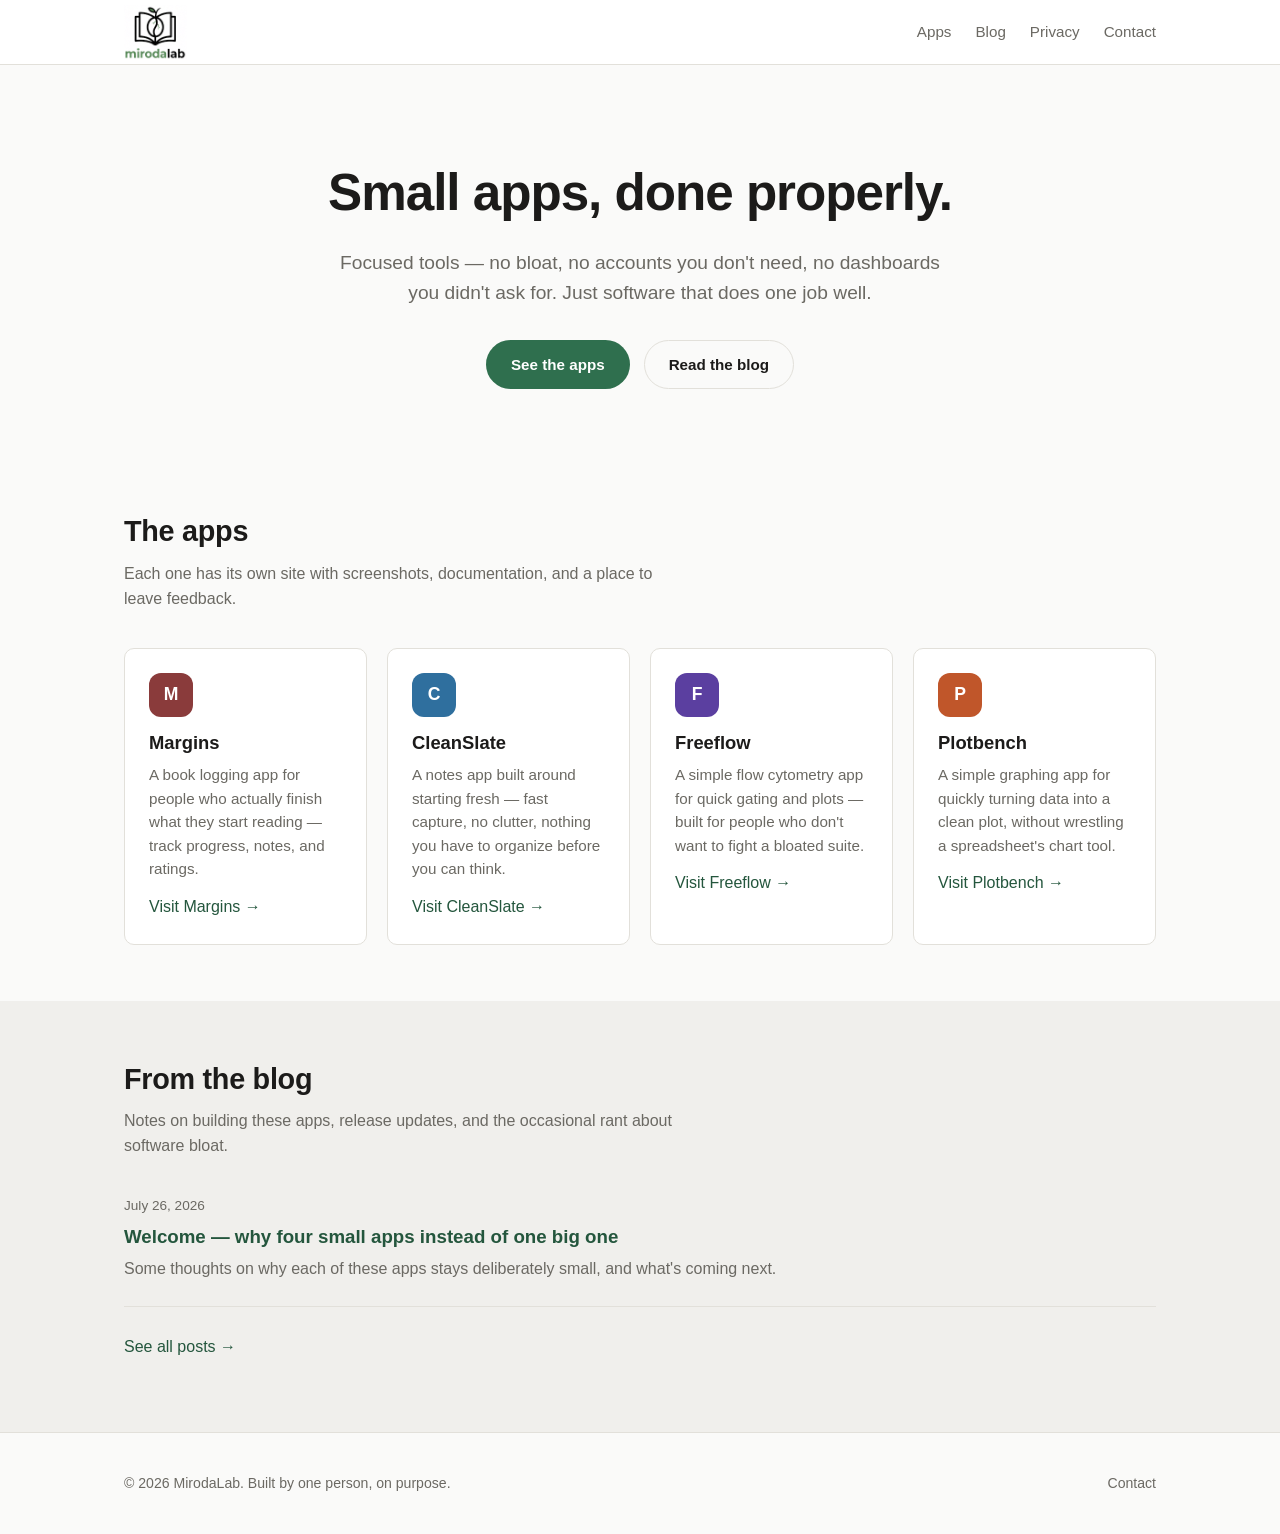
==== index.html @ e8493bd6 "Update index.html" ====
<!DOCTYPE html>
<html lang="en">
<head>
<meta charset="UTF-8">
<meta name="viewport" content="width=device-width, initial-scale=1.0">
<title>MirodaLab — Small, focused apps</title>
<meta name="description" content="Margins, CleanSlate, Freeflow, and Plotbench — small, focused apps built for people who like tools that do one thing well.">
<link rel="stylesheet" href="css/style.css">
</head>
<body>

<header class="site-nav">
  <div class="wrap">
    <a class="brand" href="/"><img src="images\logo-stc.png" alt="Mirodalab" height="55"></a>
    <button class="menu-toggle" aria-label="Toggle menu" aria-expanded="false">
      <svg width="22" height="22" viewBox="0 0 22 22" fill="none" stroke="currentColor" stroke-width="2" stroke-linecap="round"><line x1="2" y1="5" x2="20" y2="5"/><line x1="2" y1="11" x2="20" y2="11"/><line x1="2" y1="17" x2="20" y2="17"/></svg>
    </button>
    <nav class="links">
      <a href="#apps">Apps</a>
      <a href="blog/">Blog</a>
      <a href="privacy.html">Privacy</a>
      <a href="contact.html">Contact</a>
    </nav>
  </div>
</header>

<section class="hero">
  <div class="wrap">
    <h1>Small apps, done properly.</h1>
    <p class="lead">Focused tools — no bloat, no accounts you don't need, no dashboards you didn't ask for. Just software that does one job well.</p>
    <div class="cta-row">
      <a href="#apps" class="btn btn-primary">See the apps</a>
      <a href="blog/" class="btn btn-secondary">Read the blog</a>
    </div>
  </div>
</section>

<section id="apps">
  <div class="wrap">
    <h2 class="section-title">The apps</h2>
    <p class="section-sub">Each one has its own site with screenshots, documentation, and a place to leave feedback.</p>

    <div class="grid">
      <div class="card">
        <div class="app-icon" style="background:#8a3b3b">M</div>
        <h3>Margins</h3>
        <p>A book logging app for people who actually finish what they start reading — track progress, notes, and ratings.</p>
        <a href="https://margins.mirodalab.com">Visit Margins →</a>
      </div>

      <div class="card">
        <div class="app-icon" style="background:#2f6f9e">C</div>
        <h3>CleanSlate</h3>
        <p>A notes app built around starting fresh — fast capture, no clutter, nothing you have to organize before you can think.</p>
        <a href="https://cleanslate.mirodalab.com">Visit CleanSlate →</a>
      </div>

      <div class="card">
        <div class="app-icon" style="background:#5b3fa0">F</div>
        <h3>Freeflow</h3>
        <p>A simple flow cytometry app for quick gating and plots — built for people who don't want to fight a bloated suite.</p>
        <a href="https://freeflow.mirodalab.com">Visit Freeflow →</a>
      </div>

      <div class="card">
        <div class="app-icon" style="background:#c0562a">P</div>
        <h3>Plotbench</h3>
        <p>A simple graphing app for quickly turning data into a clean plot, without wrestling a spreadsheet's chart tool.</p>
        <a href="https://plotbench.mirodalab.com">Visit Plotbench →</a>
      </div>
    </div>
  </div>
</section>

<section class="alt">
  <div class="wrap">
    <h2 class="section-title">From the blog</h2>
    <p class="section-sub">Notes on building these apps, release updates, and the occasional rant about software bloat.</p>

    <div class="post-list">
      <div class="post-item">
        <div class="post-date">July 26, 2026</div>
        <h3><a href="blog/posts/welcome.html">Welcome — why four small apps instead of one big one</a></h3>
        <p>Some thoughts on why each of these apps stays deliberately small, and what's coming next.</p>
      </div>
    </div>

    <p style="margin-top:28px"><a href="blog/">See all posts →</a></p>
  </div>
</section>

<footer class="site-footer">
  <div class="wrap">
    <span>© 2026 MirodaLab. Built by one person, on purpose.</span>
    <span><a href="contact.html">Contact</a></span>
  </div>
</footer>

<script src="js/nav.js" defer></script>
</body>
</html>
---- css/style.css ----
/* ==========================================================================
   Shared stylesheet — copied into css/style.css for every site (main + 4 apps)
   Override --accent per app for a distinct feel while keeping one system.
   ========================================================================== */

:root {
  --bg: #fafaf9;
  --bg-alt: #f0efec;
  --text: #1c1b1a;
  --text-muted: #6b6963;
  --border: #e2e0da;
  --accent: #2f6f4e;      /* default green — overridden per app */
  --accent-dark: #24563d;
  --card-bg: #ffffff;
  --radius: 10px;
  --max-width: 1080px;
  --font: -apple-system, BlinkMacSystemFont, "Segoe UI", Inter, Roboto, Helvetica, Arial, sans-serif;
}

* { box-sizing: border-box; }

html, body {
  margin: 0;
  padding: 0;
  background: var(--bg);
  color: var(--text);
  font-family: var(--font);
  line-height: 1.55;
  -webkit-font-smoothing: antialiased;
}

a { color: var(--accent-dark); text-decoration: none; }
a:hover { text-decoration: underline; }

img { max-width: 100%; display: block; }

.wrap {
  max-width: var(--max-width);
  margin: 0 auto;
  padding: 0 24px;
}

/* ---------- Nav ---------- */
header.site-nav {
  border-bottom: 1px solid var(--border);
  background: var(--card-bg);
  position: sticky;
  top: 0;
  z-index: 10;
}

header.site-nav .wrap {
  display: flex;
  align-items: center;
  justify-content: space-between;
  height: 64px;
}

.brand {
  font-weight: 700;
  font-size: 1.15rem;
  color: var(--text);
  display: flex;
  align-items: center;
  gap: 8px;
}
.brand:hover { text-decoration: none; }

.brand .dot {
  width: 10px;
  height: 10px;
  border-radius: 50%;
  background: var(--accent);
  display: inline-block;
}

nav.links {
  display: flex;
  gap: 24px;
  font-size: 0.95rem;
}

nav.links a { color: var(--text-muted); }
nav.links a:hover, nav.links a.active { color: var(--text); text-decoration: none; }

.menu-toggle {
  display: none;
  align-items: center;
  justify-content: center;
  background: none;
  border: none;
  padding: 8px;
  margin: -8px;
  color: var(--text);
  cursor: pointer;
}
.menu-toggle svg { display: block; }

@media (max-width: 640px) {
  .menu-toggle { display: flex; }

  header.site-nav .wrap { position: relative; }

  nav.links {
    display: none;
    position: absolute;
    top: 64px;
    left: 0;
    right: 0;
    flex-direction: column;
    gap: 0;
    background: var(--card-bg);
    border-bottom: 1px solid var(--border);
    box-shadow: 0 8px 16px rgba(0,0,0,0.06);
  }
  nav.links.open { display: flex; }
  nav.links a { padding: 14px 24px; border-top: 1px solid var(--border); }
  nav.links a:first-child { border-top: none; }
}

/* ---------- Hero ---------- */
.hero {
  padding: 88px 0 64px;
  text-align: center;
}

.hero h1 {
  font-size: clamp(2rem, 5vw, 3.2rem);
  margin: 0 0 16px;
  letter-spacing: -0.02em;
}

.hero p.lead {
  font-size: 1.2rem;
  color: var(--text-muted);
  max-width: 620px;
  margin: 0 auto 32px;
}

.cta-row {
  display: flex;
  gap: 14px;
  justify-content: center;
  flex-wrap: wrap;
}

.btn {
  display: inline-block;
  padding: 12px 24px;
  border-radius: 999px;
  font-weight: 600;
  font-size: 0.95rem;
  border: 1px solid transparent;
  cursor: pointer;
}

.btn-primary {
  background: var(--accent);
  color: #fff;
}
.btn-primary:hover { background: var(--accent-dark); text-decoration: none; }

.btn-secondary {
  background: transparent;
  color: var(--text);
  border-color: var(--border);
}
.btn-secondary:hover { border-color: var(--text-muted); text-decoration: none; }

/* ---------- Sections ---------- */
section { padding: 56px 0; }
section.alt { background: var(--bg-alt); }

h2.section-title {
  font-size: 1.8rem;
  margin: 0 0 8px;
  letter-spacing: -0.01em;
}

p.section-sub {
  color: var(--text-muted);
  margin: 0 0 36px;
  max-width: 560px;
}

/* ---------- Cards (app grid on main site) ---------- */
.grid {
  display: grid;
  grid-template-columns: repeat(auto-fit, minmax(230px, 1fr));
  gap: 20px;
}

.card {
  background: var(--card-bg);
  border: 1px solid var(--border);
  border-radius: var(--radius);
  padding: 24px;
  transition: transform 0.15s ease, box-shadow 0.15s ease;
}

.card:hover {
  transform: translateY(-2px);
  box-shadow: 0 8px 24px rgba(0,0,0,0.06);
}

.card h3 { margin: 12px 0 6px; font-size: 1.15rem; }
.card p { color: var(--text-muted); font-size: 0.95rem; margin: 0 0 14px; }
.card .app-icon {
  width: 44px; height: 44px;
  border-radius: 12px;
  background: var(--accent);
  display: flex; align-items: center; justify-content: center;
  color: #fff; font-weight: 700; font-size: 1.1rem;
}

/* ---------- Feature list ---------- */
.features {
  display: grid;
  grid-template-columns: repeat(auto-fit, minmax(220px, 1fr));
  gap: 28px;
}
.feature h4 { margin: 0 0 6px; font-size: 1.05rem; }
.feature p { color: var(--text-muted); margin: 0; font-size: 0.93rem; }

/* ---------- Screenshot gallery ---------- */
.screenshots {
  display: grid;
  grid-template-columns: repeat(auto-fit, minmax(240px, 1fr));
  gap: 18px;
}
.screenshot-placeholder {
  aspect-ratio: 9 / 16;
  background: linear-gradient(160deg, var(--bg-alt), var(--border));
  border-radius: var(--radius);
  border: 1px solid var(--border);
  display: flex;
  align-items: center;
  justify-content: center;
  color: var(--text-muted);
  font-size: 0.85rem;
  text-align: center;
  padding: 12px;
}

/* ---------- Docs page ---------- */
.docs-layout {
  display: grid;
  grid-template-columns: 220px 1fr;
  gap: 48px;
  align-items: start;
}
.docs-toc {
  position: sticky;
  top: 88px;
  font-size: 0.9rem;
}
.docs-toc a {
  display: block;
  padding: 6px 0;
  color: var(--text-muted);
}
.docs-toc a:hover { color: var(--text); text-decoration: none; }
.docs-content h2 { margin-top: 48px; }
.docs-content h2:first-child { margin-top: 0; }
.docs-content code {
  background: var(--bg-alt);
  padding: 2px 6px;
  border-radius: 4px;
  font-size: 0.9em;
}
.docs-content pre {
  background: var(--bg-alt);
  border: 1px solid var(--border);
  border-radius: var(--radius);
  padding: 16px;
  overflow-x: auto;
}

@media (max-width: 720px) {
  .docs-layout { grid-template-columns: 1fr; }
  .docs-toc { position: static; margin-bottom: 24px; }
}

/* ---------- Blog ---------- */
.post-list { display: flex; flex-direction: column; gap: 24px; }
.post-item {
  border-bottom: 1px solid var(--border);
  padding-bottom: 24px;
}
.post-item .post-date { color: var(--text-muted); font-size: 0.85rem; }
.post-item h3 { margin: 6px 0; }
.post-item p { color: var(--text-muted); margin: 0; }

article.post-body { max-width: 680px; margin: 0 auto; }
article.post-body h1 { margin-bottom: 4px; }
article.post-body .post-meta { color: var(--text-muted); margin-bottom: 32px; }

/* ---------- Comments ---------- */
.comments-section {
  border-top: 1px solid var(--border);
  padding-top: 40px;
  margin-top: 16px;
}

/* ---------- Footer ---------- */
footer.site-footer {
  border-top: 1px solid var(--border);
  padding: 40px 0;
  color: var(--text-muted);
  font-size: 0.88rem;
}
footer.site-footer .wrap {
  display: flex;
  justify-content: space-between;
  flex-wrap: wrap;
  gap: 12px;
}
footer.site-footer a { color: var(--text-muted); }

/* ---------- Contact form ---------- */
.contact-form { max-width: 480px; }

.form-row { margin-bottom: 20px; }
.form-row label {
  display: block;
  font-weight: 600;
  font-size: 0.9rem;
  margin-bottom: 6px;
}
.form-row input[type="text"],
.form-row input[type="email"],
.form-row textarea {
  width: 100%;
  padding: 10px 12px;
  border: 1px solid var(--border);
  border-radius: 8px;
  background: var(--card-bg);
  color: var(--text);
  font-family: var(--font);
  font-size: 0.95rem;
}
.form-row input:focus,
.form-row textarea:focus {
  outline: 2px solid var(--accent);
  outline-offset: 1px;
}
.form-row textarea { resize: vertical; min-height: 120px; }

/* Honeypot field — hidden off-screen (not display:none, which some bots
   skip) so sighted users and screen readers never see or fill it. Any
   value here means whatever submitted the form isn't a person. */
.hp-field {
  position: absolute;
  left: -9999px;
  top: -9999px;
  width: 1px;
  height: 1px;
  overflow: hidden;
}

.contact-form .btn { margin-top: 4px; cursor: pointer; }
.contact-form .btn:disabled { opacity: 0.6; cursor: default; }

.form-status { margin: 14px 0 0; font-size: 0.9rem; min-height: 1.3em; }
.form-status.success { color: var(--accent-dark); }
.form-status.error { color: #b3261e; }
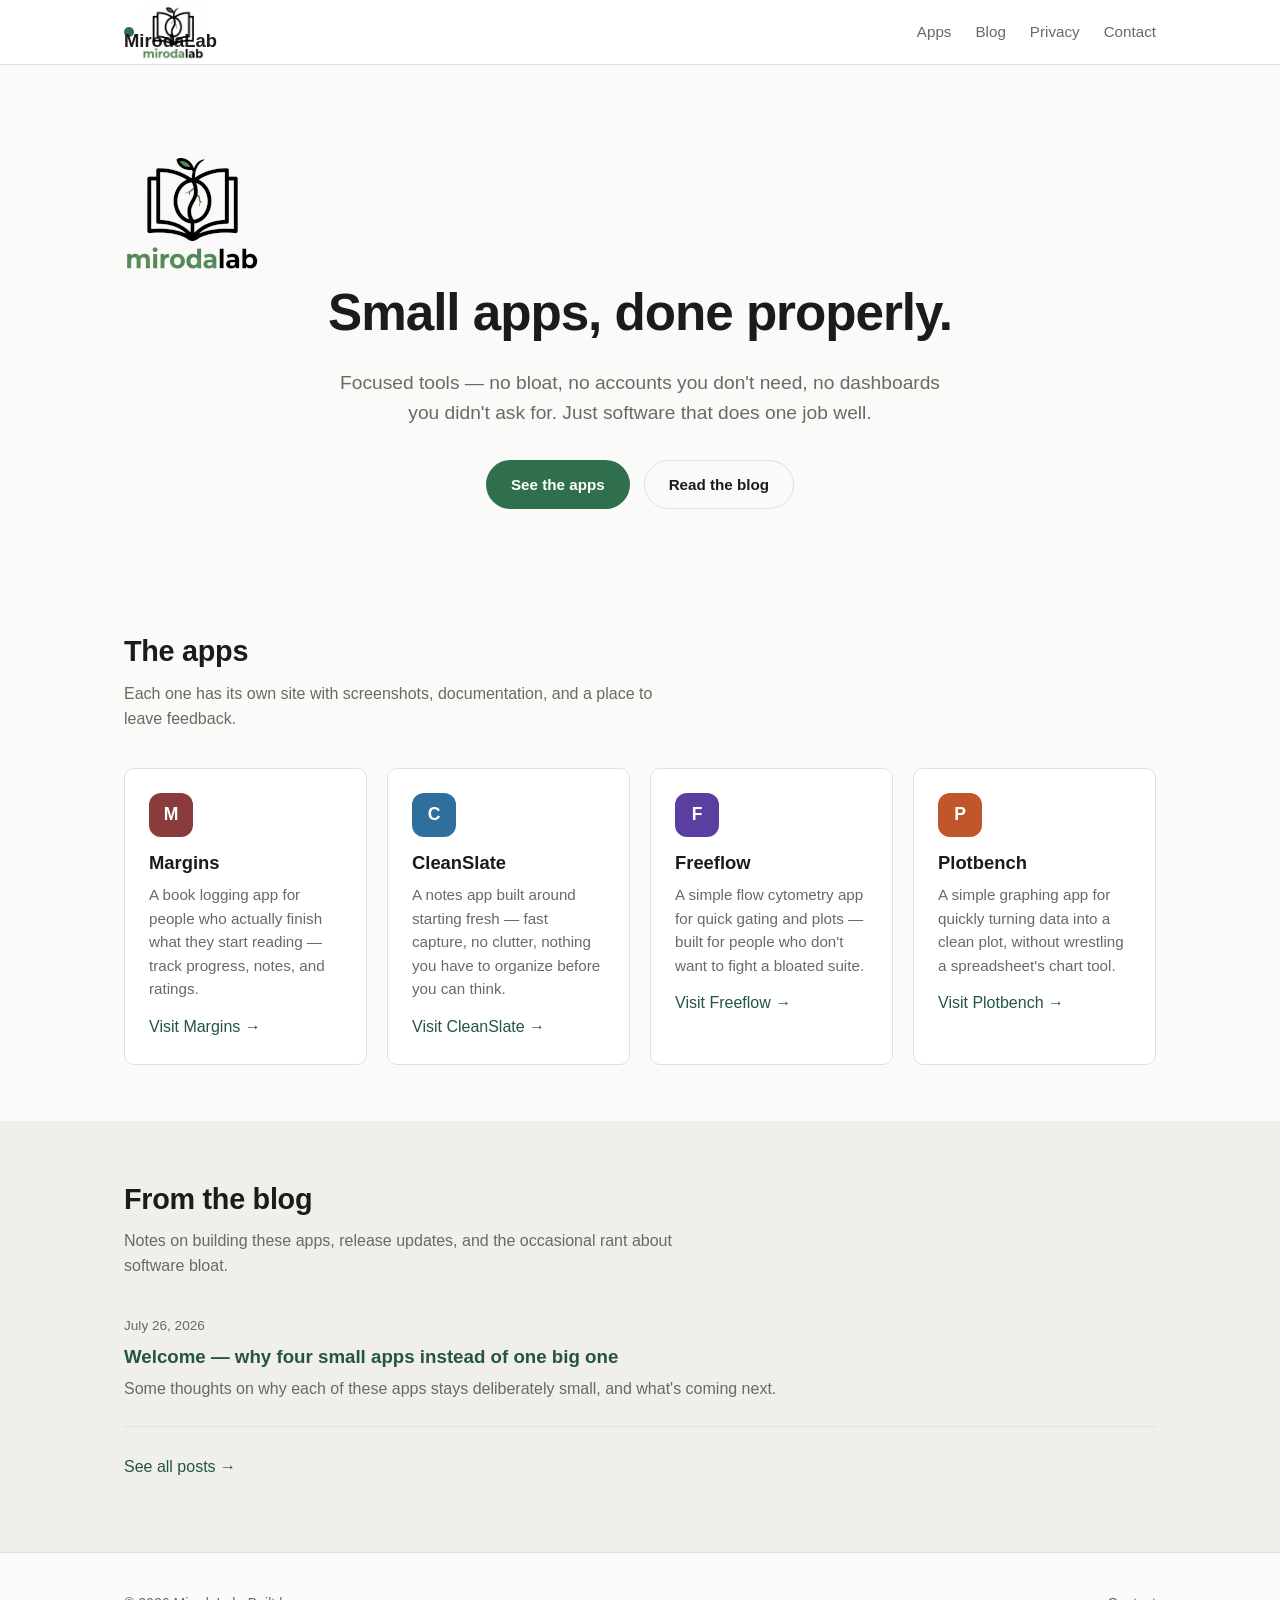
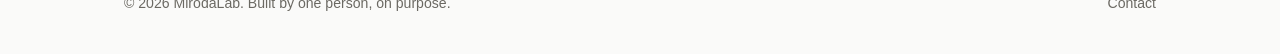
==== commit a820d3c3: "Update index.html" ====
--- a/index.html
+++ b/index.html
@@ -11,7 +11,7 @@
 
 <header class="site-nav">
   <div class="wrap">
-    <a class="brand" href="/"><img src="images\logo-stc.png" alt="Mirodalab" height="55"></a>
+    <a class="brand" href="/"><span class="dot">MirodaLab</span><img src="images\logo-stc.png" alt="Mirodalab" height="55"></a>
     <button class="menu-toggle" aria-label="Toggle menu" aria-expanded="false">
       <svg width="22" height="22" viewBox="0 0 22 22" fill="none" stroke="currentColor" stroke-width="2" stroke-linecap="round"><line x1="2" y1="5" x2="20" y2="5"/><line x1="2" y1="11" x2="20" y2="11"/><line x1="2" y1="17" x2="20" y2="17"/></svg>
     </button>
@@ -26,6 +26,7 @@
 
 <section class="hero">
   <div class="wrap">
+    <img src="images\logo-stc.png" alt="Mirodalab">
     <h1>Small apps, done properly.</h1>
     <p class="lead">Focused tools — no bloat, no accounts you don't need, no dashboards you didn't ask for. Just software that does one job well.</p>
     <div class="cta-row">
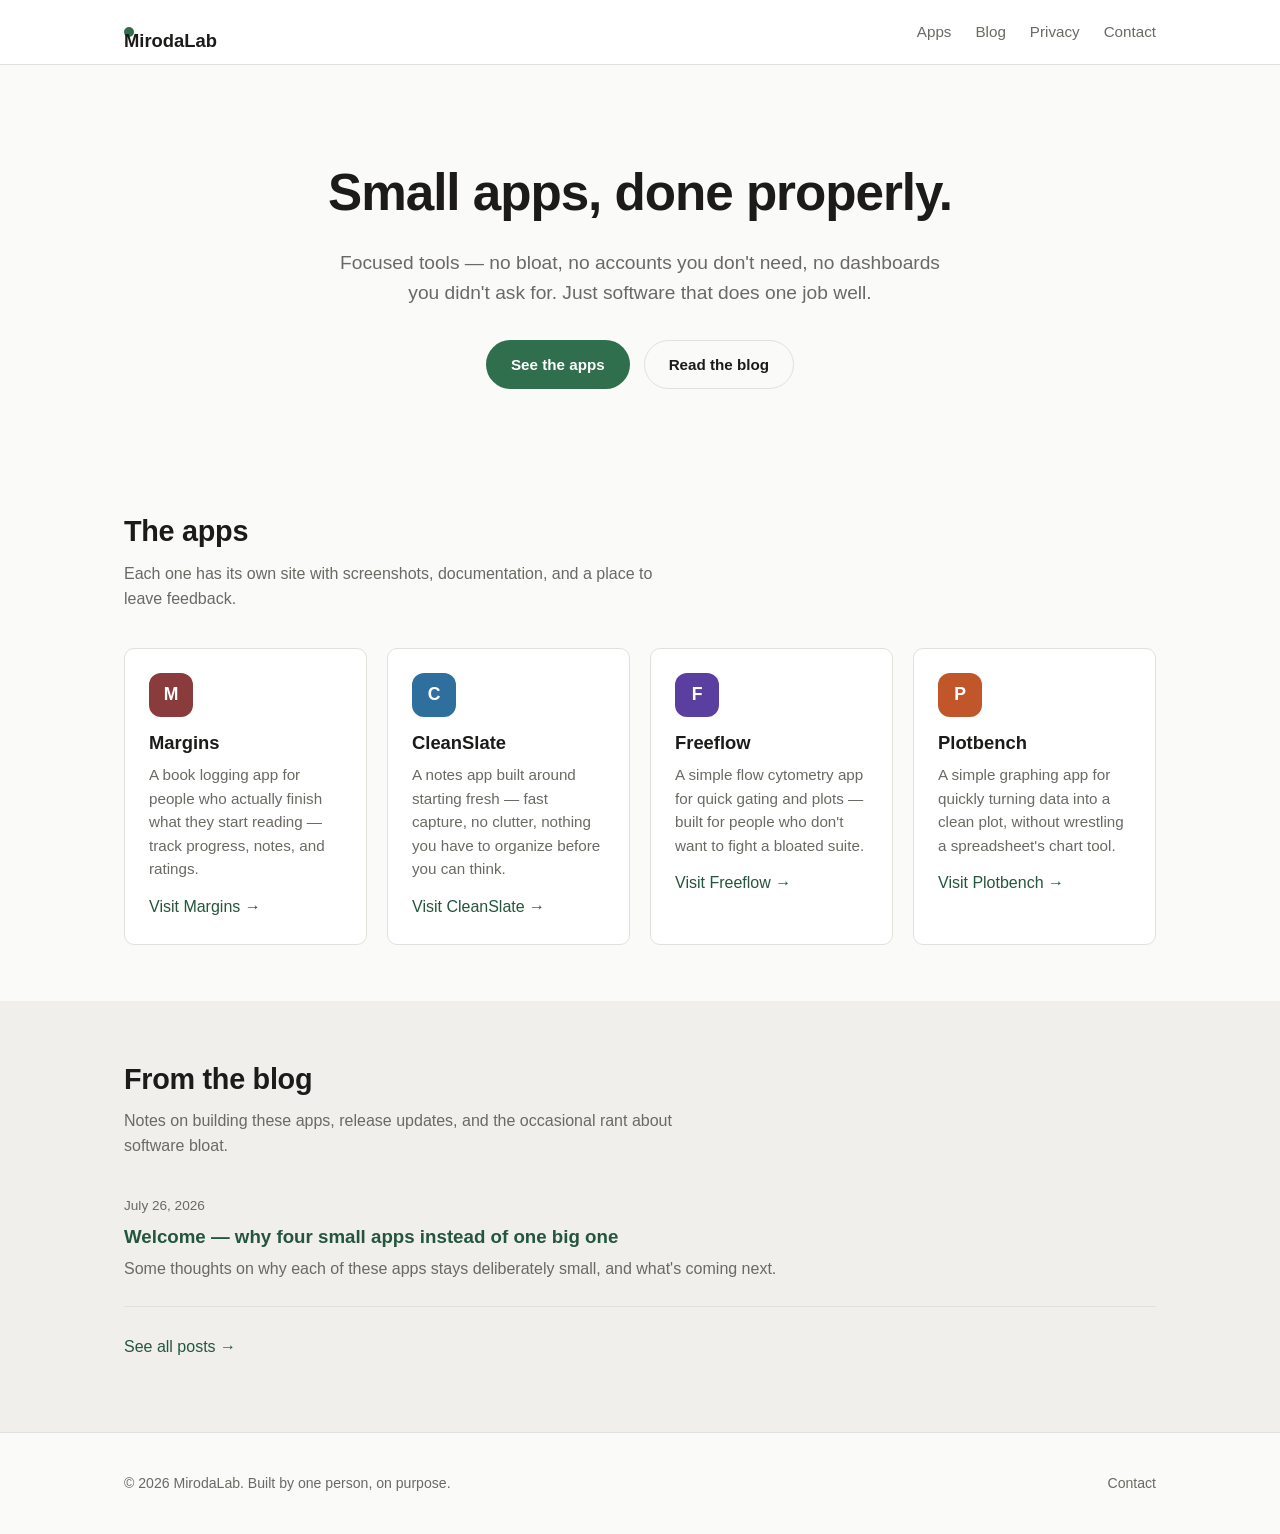
==== commit 254f2608: "Update index.html" ====
--- a/index.html
+++ b/index.html
@@ -11,7 +11,7 @@
 
 <header class="site-nav">
   <div class="wrap">
-    <a class="brand" href="/"><span class="dot">MirodaLab</span><img src="images\logo-stc.png" alt="Mirodalab" height="55"></a>
+    <a class="brand" href="/"><span class="dot">MirodaLab</span></a>
     <button class="menu-toggle" aria-label="Toggle menu" aria-expanded="false">
       <svg width="22" height="22" viewBox="0 0 22 22" fill="none" stroke="currentColor" stroke-width="2" stroke-linecap="round"><line x1="2" y1="5" x2="20" y2="5"/><line x1="2" y1="11" x2="20" y2="11"/><line x1="2" y1="17" x2="20" y2="17"/></svg>
     </button>
@@ -26,7 +26,9 @@
 
 <section class="hero">
   <div class="wrap">
-    <img src="images\logo-stc.png" alt="Mirodalab">
+    <div class="logo-container>
+      <img src="images\logo-stc.png" alt="Mirodalab">
+    </div>
     <h1>Small apps, done properly.</h1>
     <p class="lead">Focused tools — no bloat, no accounts you don't need, no dashboards you didn't ask for. Just software that does one job well.</p>
     <div class="cta-row">
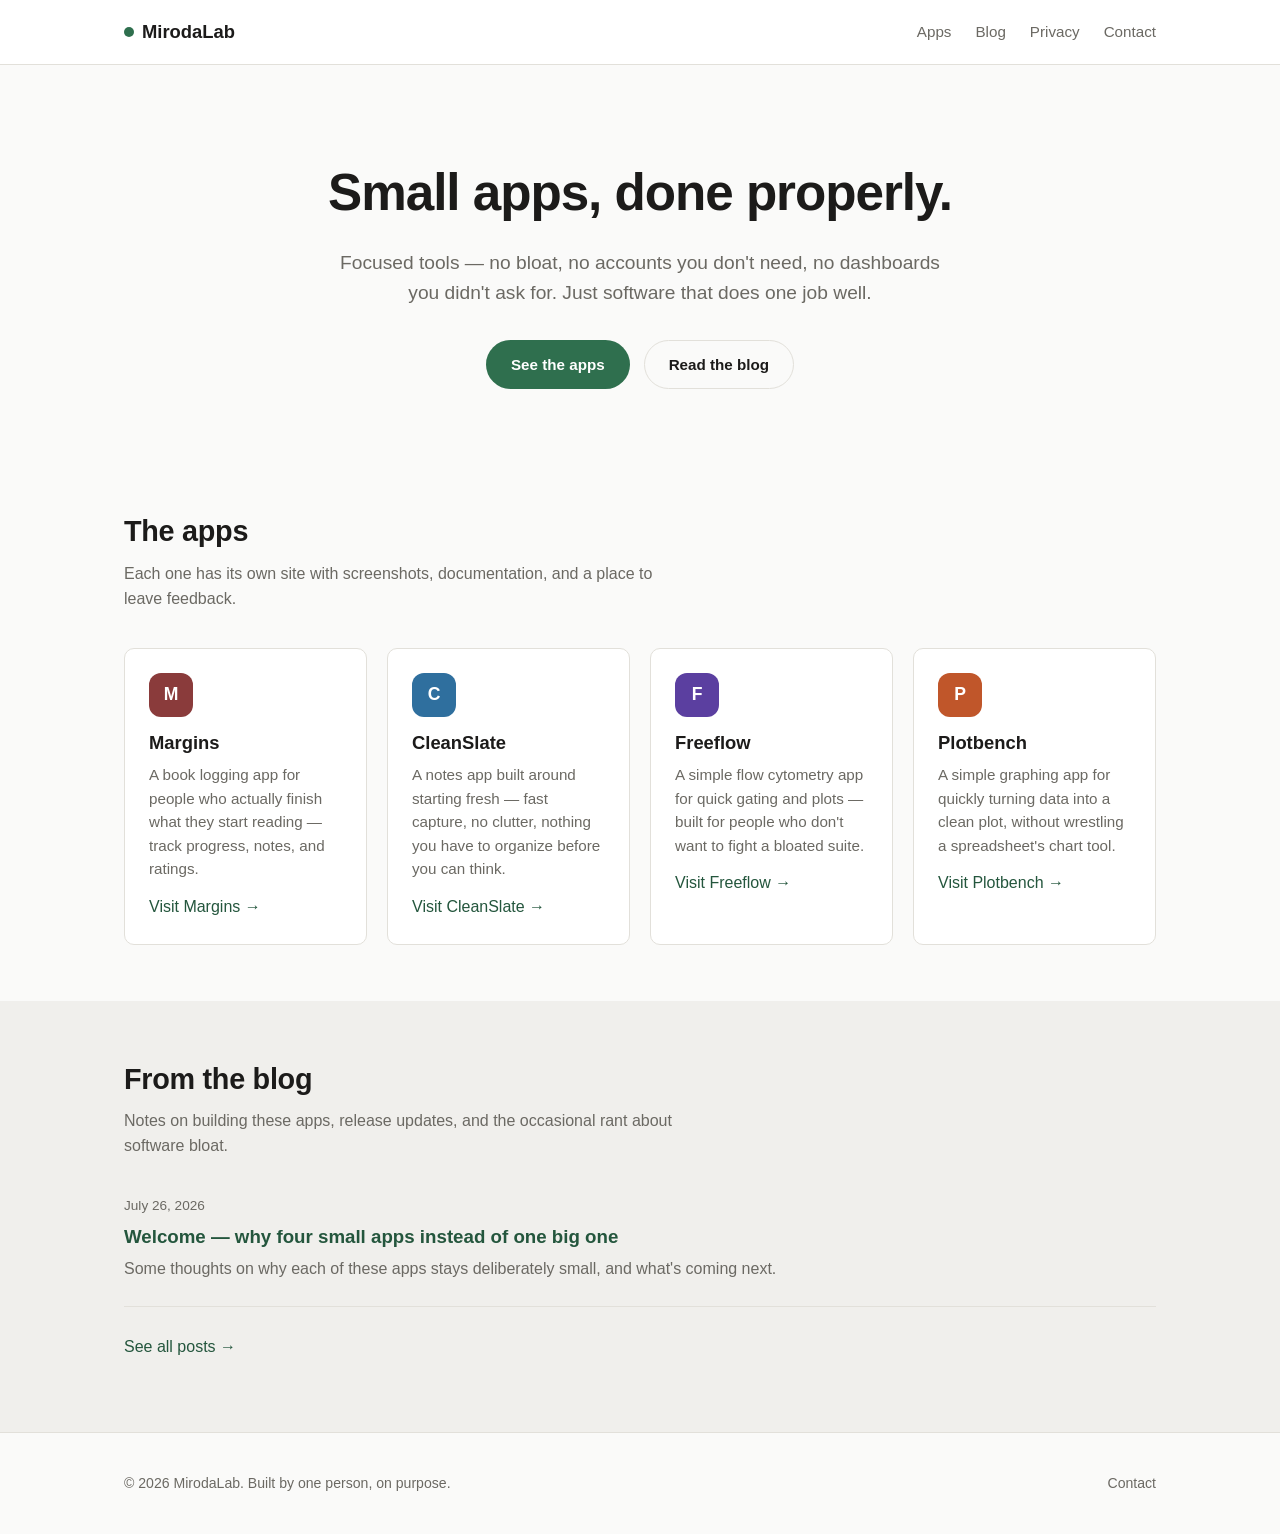
==== commit a5ea4e5c: "Update index.html" ====
--- a/index.html
+++ b/index.html
@@ -11,7 +11,7 @@
 
 <header class="site-nav">
   <div class="wrap">
-    <a class="brand" href="/"><span class="dot">MirodaLab</span></a>
+    <a class="brand" href="/"><span class="dot"></span>MirodaLab</a>
     <button class="menu-toggle" aria-label="Toggle menu" aria-expanded="false">
       <svg width="22" height="22" viewBox="0 0 22 22" fill="none" stroke="currentColor" stroke-width="2" stroke-linecap="round"><line x1="2" y1="5" x2="20" y2="5"/><line x1="2" y1="11" x2="20" y2="11"/><line x1="2" y1="17" x2="20" y2="17"/></svg>
     </button>
--- a/css/style.css
+++ b/css/style.css
@@ -33,6 +33,13 @@
 a:hover { text-decoration: underline; }
 
 img { max-width: 100%; display: block; }
+
+.logo-container {
+      display: flex;
+      justify-content: center; /* Centers horizontally */
+      align-items: center;     /* Centers vertically */
+      min-height: 100vh;       /* Makes container full page height */
+    }
 
 .wrap {
   max-width: var(--max-width);
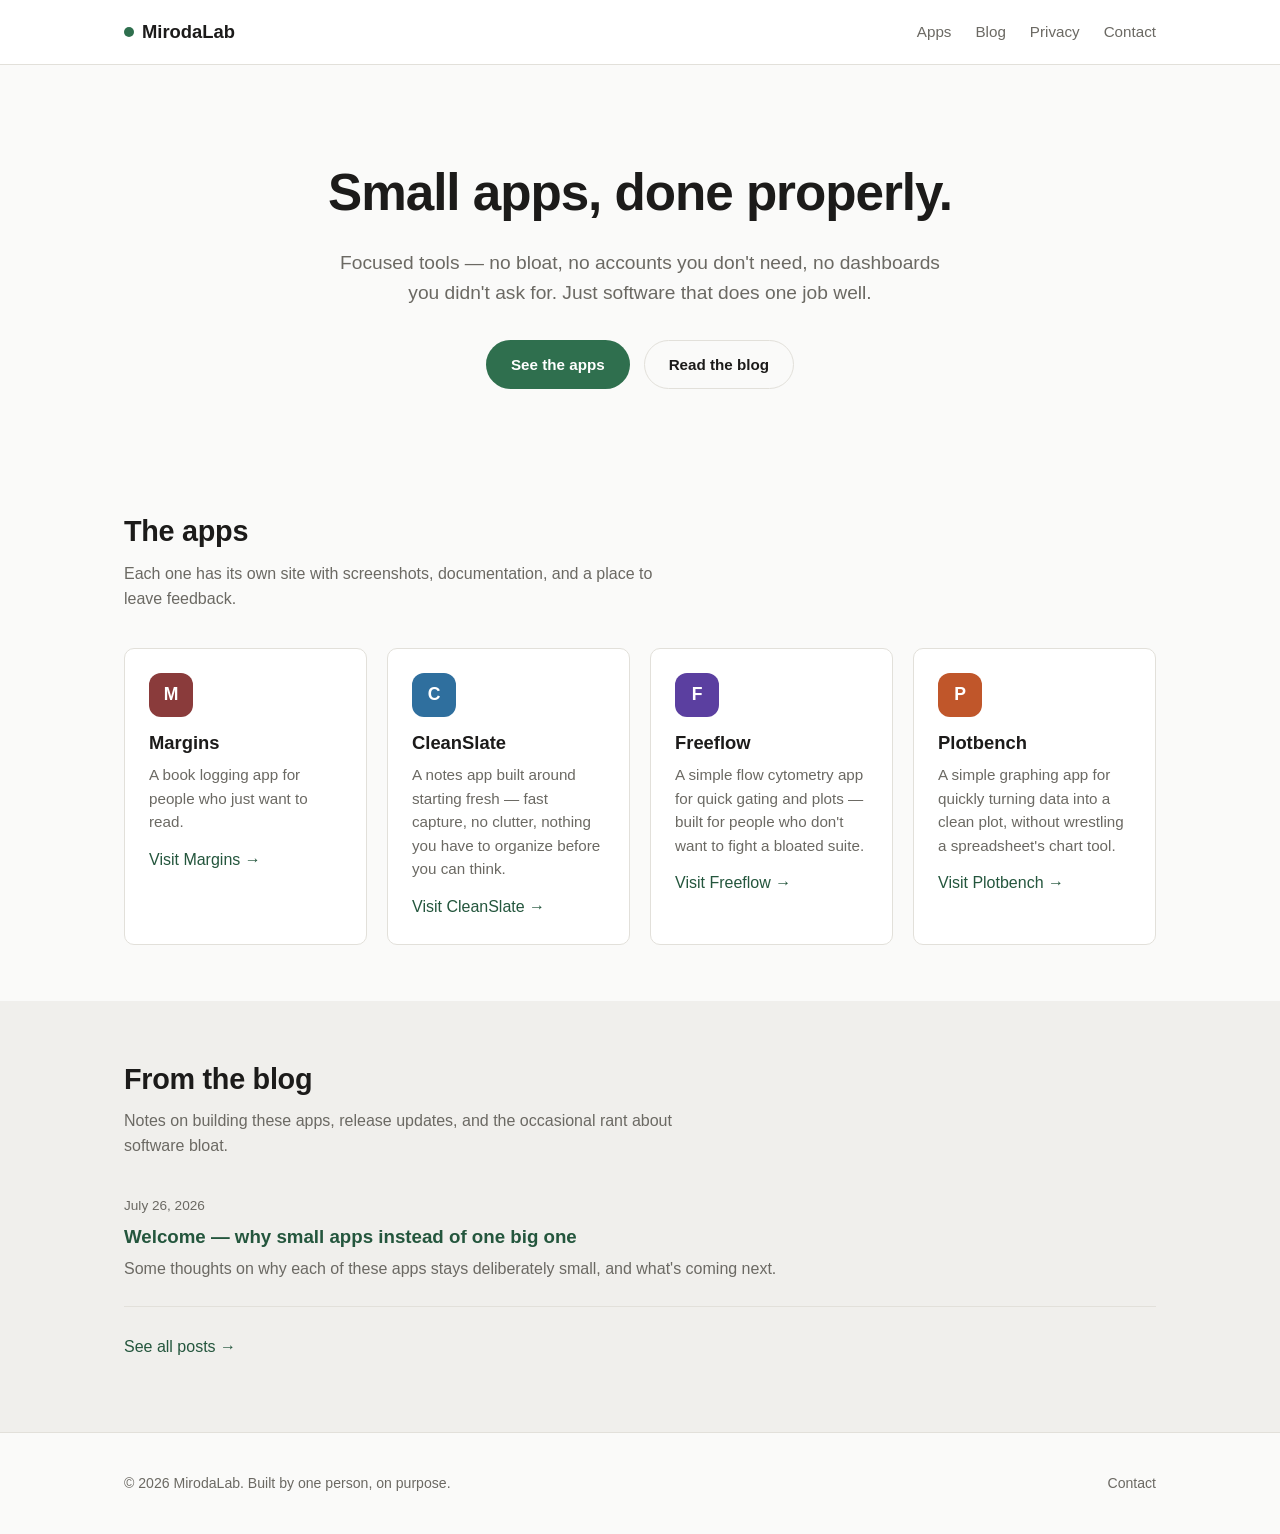
==== commit 15baa395: "Update index.html" ====
--- a/index.html
+++ b/index.html
@@ -25,10 +25,11 @@
 </header>
 
 <section class="hero">
+  <div class="logo-container>
+      <img src="images\logo-stc.png" alt="Mirodalab">
+  </div>
   <div class="wrap">
-    <div class="logo-container>
-      <img src="images\logo-stc.png" alt="Mirodalab">
-    </div>
+    
     <h1>Small apps, done properly.</h1>
     <p class="lead">Focused tools — no bloat, no accounts you don't need, no dashboards you didn't ask for. Just software that does one job well.</p>
     <div class="cta-row">
@@ -47,7 +48,7 @@
       <div class="card">
         <div class="app-icon" style="background:#8a3b3b">M</div>
         <h3>Margins</h3>
-        <p>A book logging app for people who actually finish what they start reading — track progress, notes, and ratings.</p>
+        <p>A book logging app for people who just want to read.</p>
         <a href="https://margins.mirodalab.com">Visit Margins →</a>
       </div>
 
@@ -83,7 +84,7 @@
     <div class="post-list">
       <div class="post-item">
         <div class="post-date">July 26, 2026</div>
-        <h3><a href="blog/posts/welcome.html">Welcome — why four small apps instead of one big one</a></h3>
+        <h3><a href="blog/posts/welcome.html">Welcome — why small apps instead of one big one</a></h3>
         <p>Some thoughts on why each of these apps stays deliberately small, and what's coming next.</p>
       </div>
     </div>
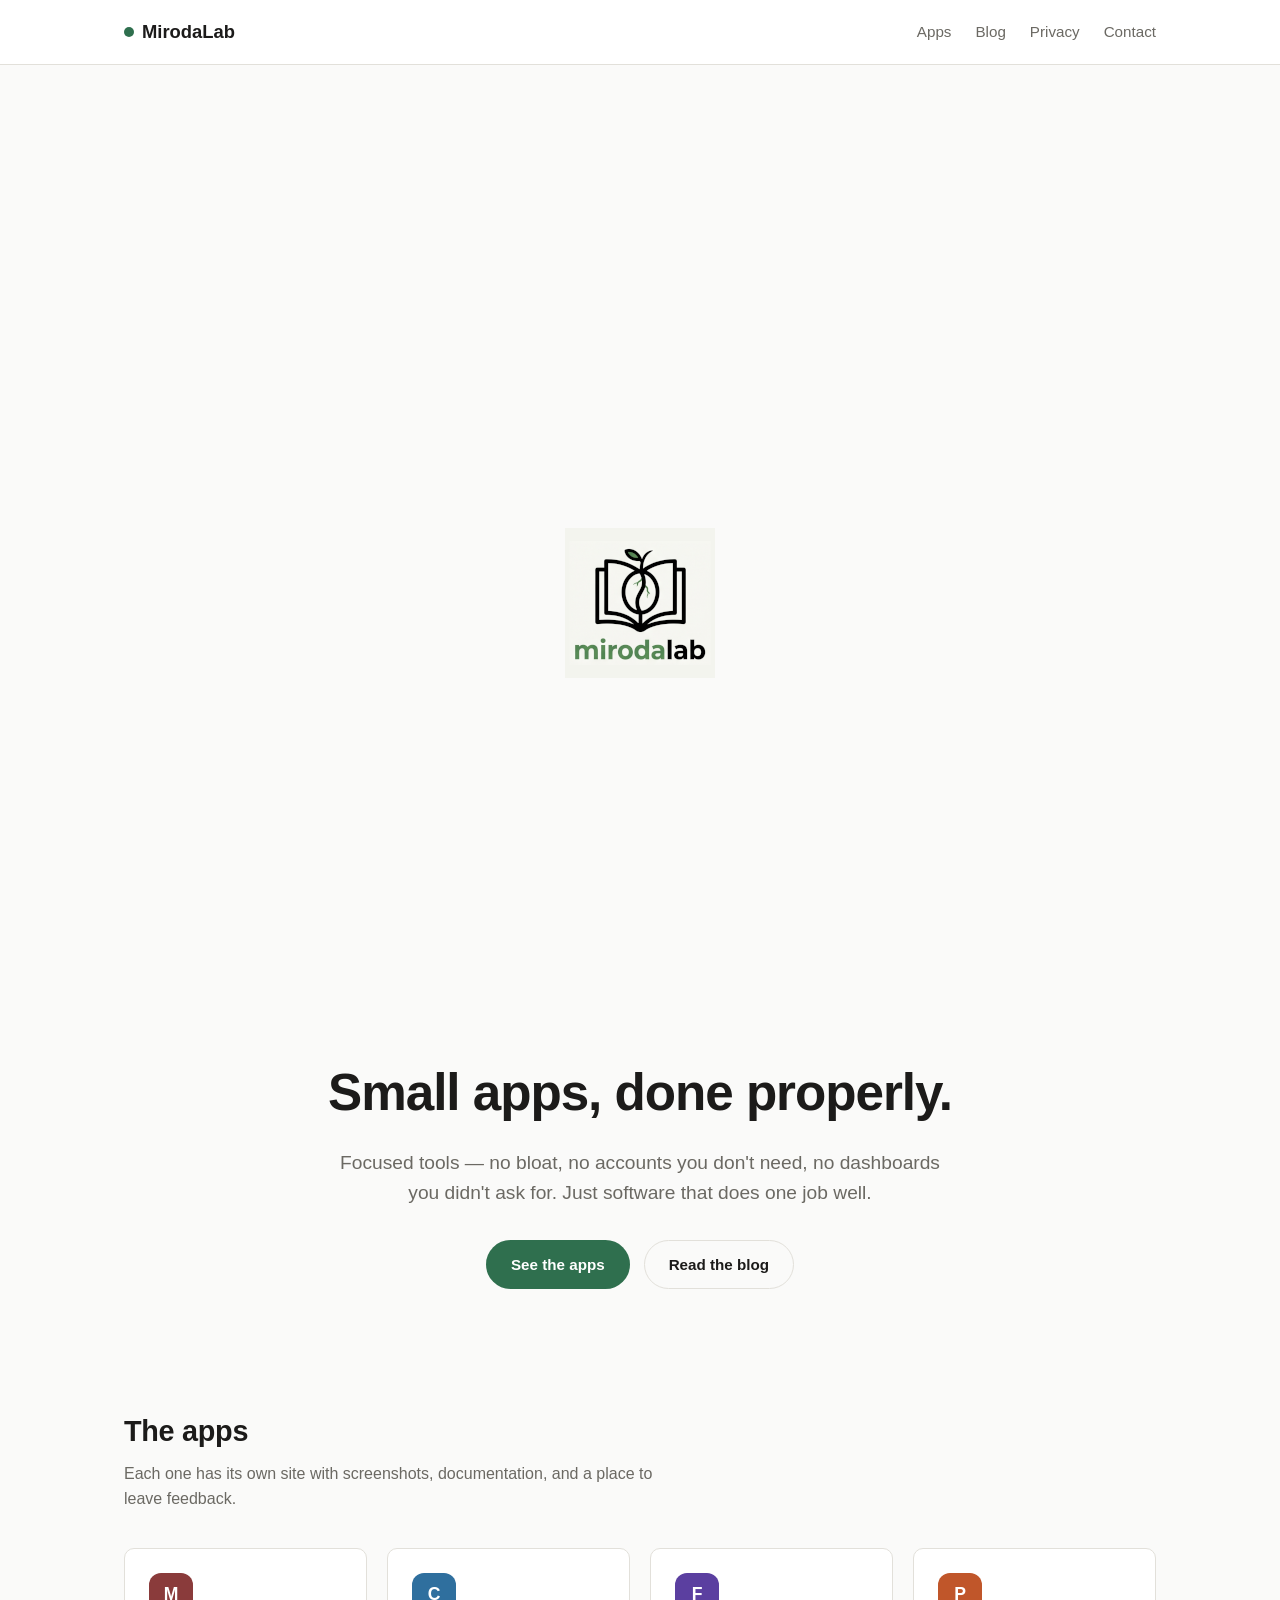
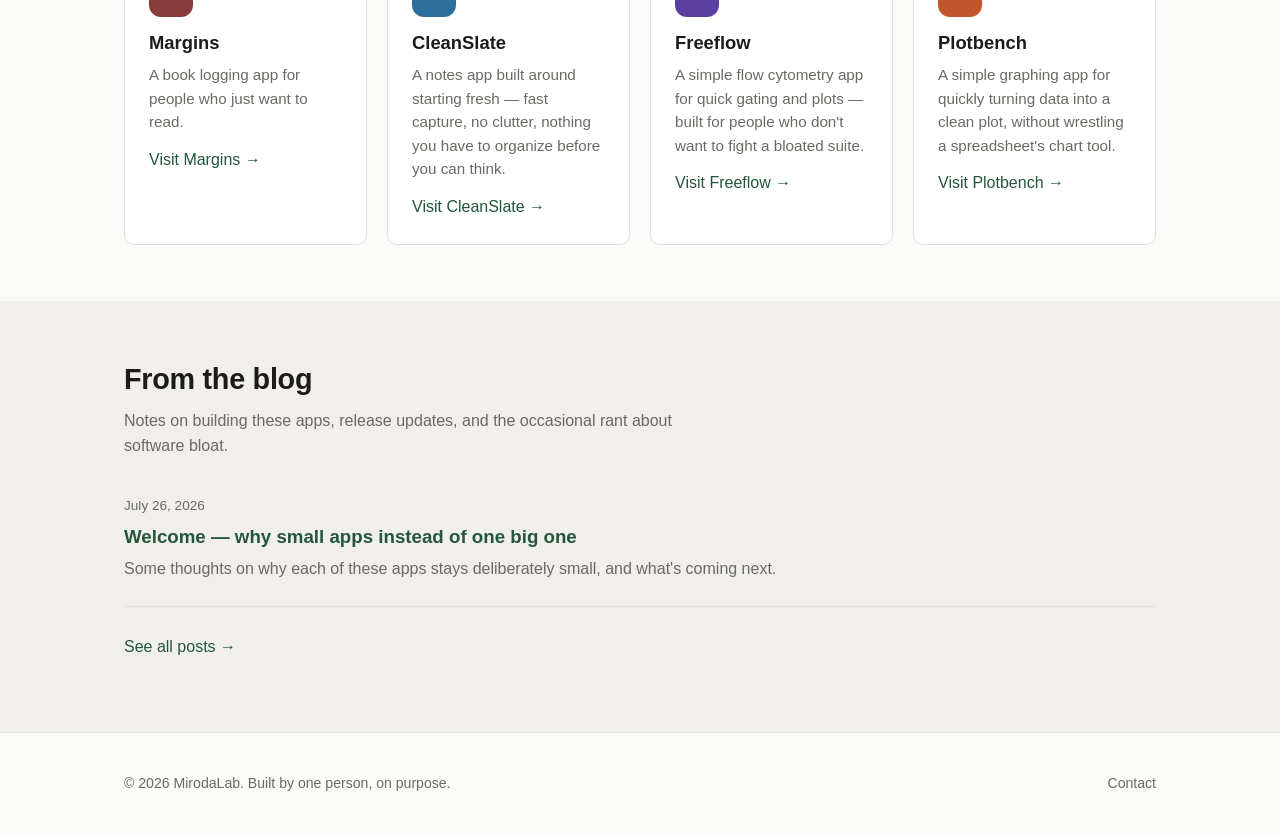
==== commit b30b3075: "Add files via upload" ====
--- a/index.html
+++ b/index.html
@@ -25,8 +25,8 @@
 </header>
 
 <section class="hero">
-  <div class="logo-container>
-      <img src="images\logo-stc.png" alt="Mirodalab">
+  <div class="logo-container">
+      <img src="images/logo-small.png" alt="Mirodalab">
   </div>
   <div class="wrap">
     
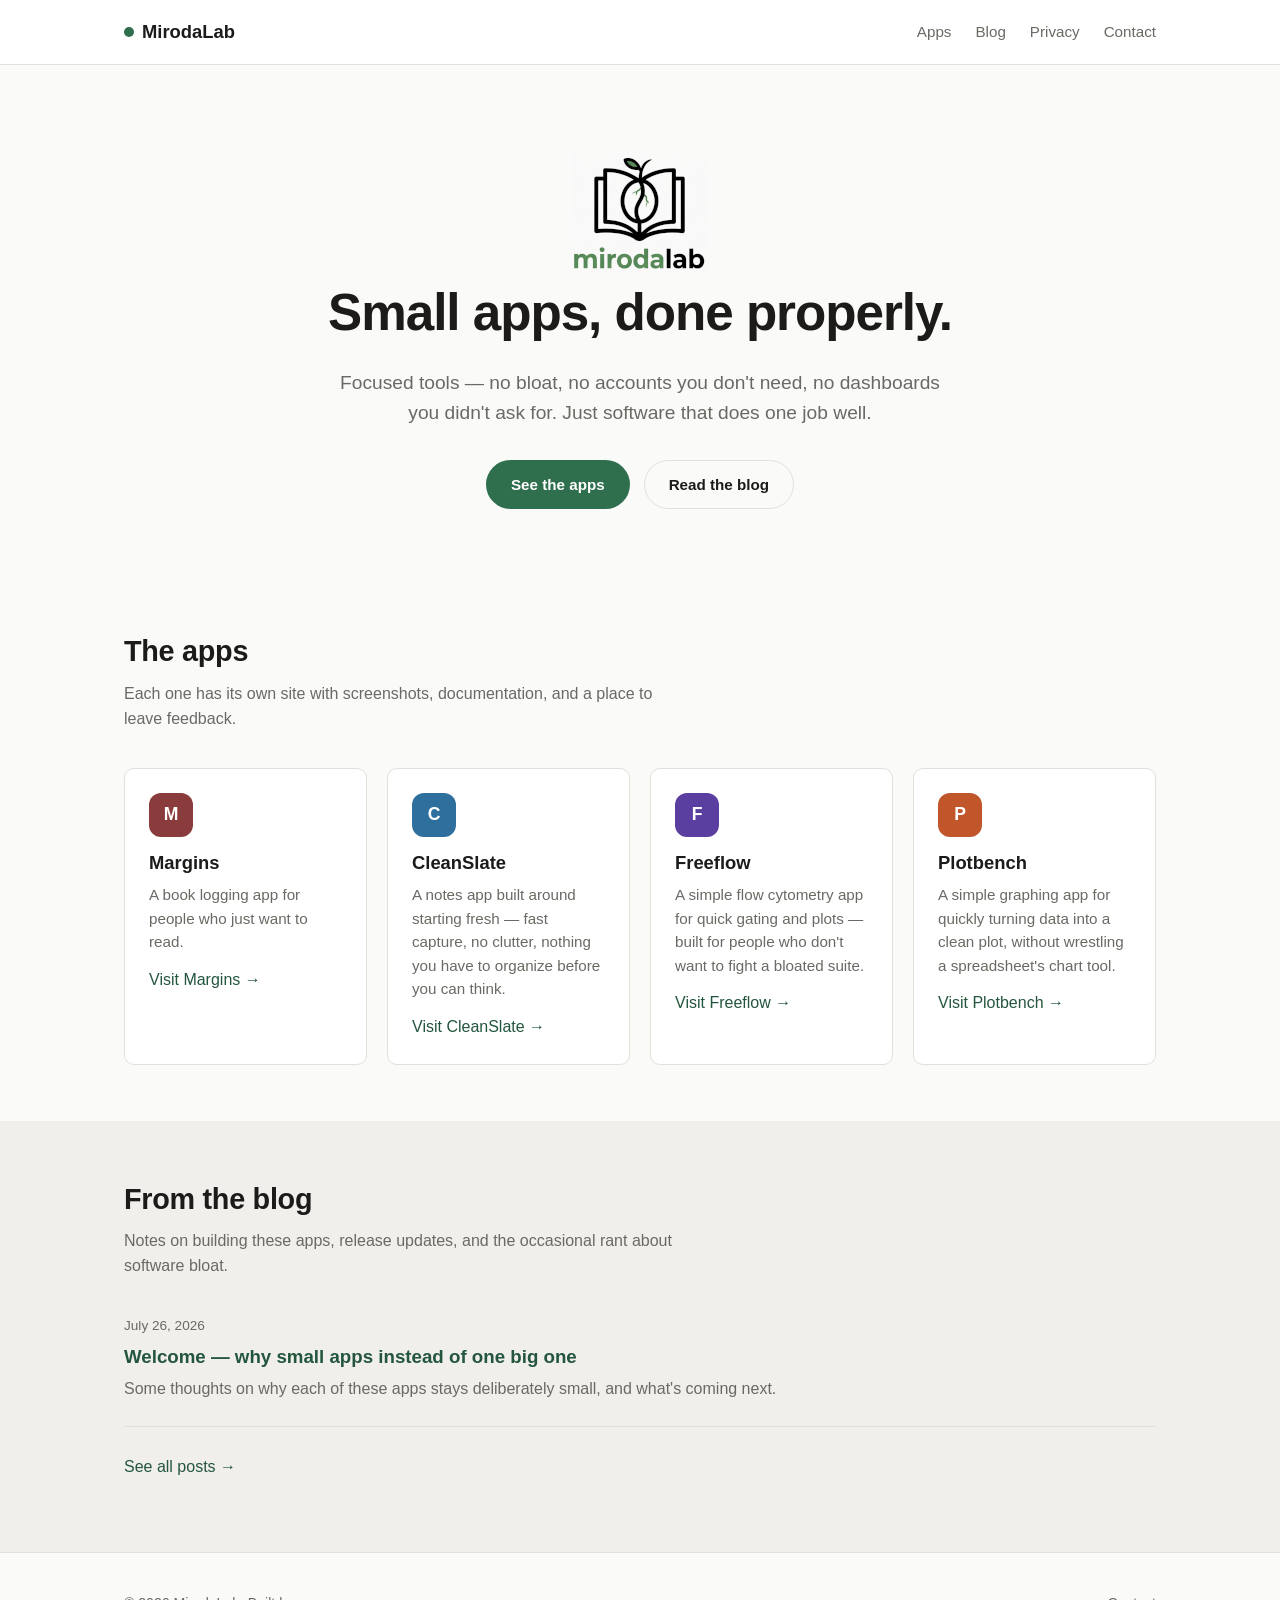
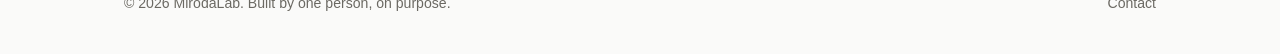
==== commit 162c1b26: "Update index.html" ====
--- a/index.html
+++ b/index.html
@@ -26,7 +26,7 @@
 
 <section class="hero">
   <div class="logo-container">
-      <img src="images/logo-small.png" alt="Mirodalab">
+      <img src="images/logo-stc.png" alt="Mirodalab">
   </div>
   <div class="wrap">
     
--- a/css/style.css
+++ b/css/style.css
@@ -38,7 +38,6 @@
       display: flex;
       justify-content: center; /* Centers horizontally */
       align-items: center;     /* Centers vertically */
-      min-height: 100vh;       /* Makes container full page height */
     }
 
 .wrap {
